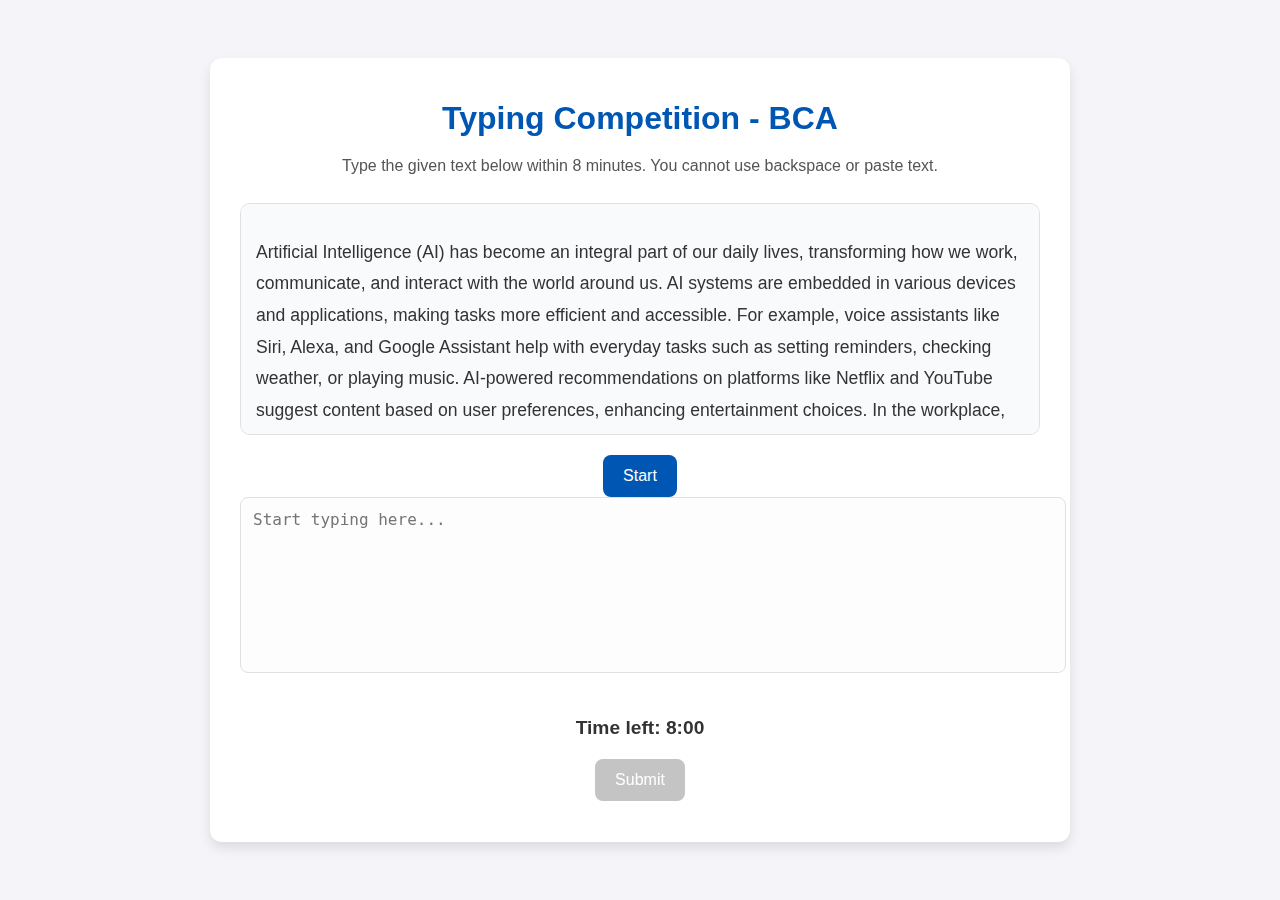
==== typing.html @ 3f055e31 "Add files via upload" ====
<!DOCTYPE html>
<html lang="en">
<head>
  <meta charset="UTF-8">
  <meta name="viewport" content="width=device-width, initial-scale=1.0">
  <meta http-equiv="X-UA-Compatible" content="ie=edge">
  <title>FAST FINGERS</title>
  <link rel="stylesheet" href="style.css">
</head>
<body>
  <div class="container">
    <h1>Typing Competition - BCA</h1>
    <p class="instructions">
      Type the given text below within 8 minutes. You cannot use backspace or paste text. 
    </p>

    <div class="text-container">
      <p id="sample-text">
        Artificial Intelligence (AI) has become an integral part of our daily lives, transforming how we work, communicate, and interact with the world around us. AI systems are embedded in various devices and applications, making tasks more efficient and accessible. For example, voice assistants like Siri, Alexa, and Google Assistant help with everyday tasks such as setting reminders, checking weather, or playing music. AI-powered recommendations on platforms like Netflix and YouTube suggest content based on user preferences, enhancing entertainment choices.

        In the workplace, AI tools streamline processes by automating repetitive tasks, boosting productivity, and assisting in decision-making. AI is also revolutionizing healthcare with diagnostic tools that analyze medical data and help doctors provide better care. In transportation, AI is at the heart of autonomous vehicles, promising to reduce accidents and improve efficiency on the roads.

        However, AI also raises concerns about privacy, job displacement, and ethics. As AI continues to evolve, it is essential to find a balance that maximizes its benefits while addressing these challenges. In conclusion, AI is shaping the future by improving convenience, efficiency, and innovation in everyday life, but its impact must be carefully managed to ensure a positive outcome for society.
      </p>
    </div>

    <button id="start-btn">Start</button>

    <textarea id="typing-area" placeholder="Start typing here..." disabled></textarea>
    

    <p id="timer">Time left: 8:00</p>
    <button id="submit-btn" disabled>Submit</button>

    <p id="result"></p>
  </div>

  <script src="script.js"></script>
</body>
</html>
---- style.css ----
/* General styles */
body {
    font-family: 'Roboto', Arial, sans-serif;
    margin: 0;
    padding: 0;
    display: flex;
    justify-content: center;
    align-items: center;
    min-height: 100vh;
    background-color: #f4f4f9;
    color: #333;
    overflow: hidden;
  }
  
  .container {
    width: 90%;
    max-width: 800px;
    background: #ffffff;
    padding: 20px 30px;
    border-radius: 12px;
    box-shadow: 0 6px 12px rgba(0, 0, 0, 0.1);
    text-align: center;
    overflow: hidden;
  }
  
  /* Header and instructions */
  h1 {
    font-size: 2rem;
    color: #0056b3;
    margin-bottom: 15px;
  }
  
  .instructions {
    font-size: 1rem;
    color: #555;
    margin-bottom: 25px;
    line-height: 1.6;
  }
  
  /* Text display with scrolling */
  .text-container {
    background: #f9fafc;
    padding: 15px;
    border: 1px solid #e0e0e0;
    border-radius: 10px;
    font-size: 1.1rem;
    line-height: 1.8;
    margin-bottom: 20px;
    text-align: left;
    color: #333;
    max-height: 200px; /* Restricts height */
    overflow-y: auto; /* Enables vertical scrolling */
    overflow-wrap: break-word;
    word-wrap: break-word;
    scrollbar-width: thin; /* Thin scrollbar for Firefox */
  }
  
  .text-container::-webkit-scrollbar {
    width: 8px;
  }
  
  .text-container::-webkit-scrollbar-thumb {
    background: #ccc;
    border-radius: 8px;
  }
  
  .text-container::-webkit-scrollbar-thumb:hover {
    background: #aaa;
  }
  
  /* Typing area */
  textarea {
    width: 100%;
    height: 150px;
    font-size: 1rem;
    padding: 12px;
    border: 1px solid #e0e0e0;
    border-radius: 8px;
    outline: none;
    resize: none;
    margin-bottom: 20px;
    background: #fdfdfd;
    transition: border-color 0.3s ease;
  }
  
  textarea:focus {
    border-color: #0056b3;
    background-color: #f7f9fc;
  }
  
  /* Highlight preview */
  .highlight-preview {
    font-size: 1rem;
    padding: 15px;
    background-color: #f9fafc;
    border: 1px solid #e0e0e0;
    border-radius: 10px;
    margin-top: 15px;
    text-align: left;
    white-space: pre-wrap;
    line-height: 1.8;
    overflow-wrap: break-word;
    word-wrap: break-word;
    max-height: 200px; /* Restricts height */
    overflow-y: auto; /* Enables vertical scrolling */
  }
  
  /* Words coloring */
  .highlight-preview span {
    color: black;
  }
  
  .highlight-preview span.incorrect {
    color: red;
    font-weight: bold;
  }
  
  /* Timer and buttons */
  #timer {
    font-size: 1.2rem;
    font-weight: bold;
    color: #333;
    margin: 20px 0;
  }
  
  button {
    background-color: #0056b3;
    color: #ffffff;
    border: none;
    padding: 12px 20px;
    font-size: 1rem;
    border-radius: 8px;
    cursor: pointer;
    transition: background-color 0.3s ease;
  }
  
  button:hover {
    background-color: #003d82;
  }
  
  button:disabled {
    background-color: #c4c4c4;
    cursor: not-allowed;
  }
  
  /* Result message */
  #result {
    margin-top: 20px;
    font-size: 1.3rem;
    font-weight: bold;
  }
  
  /* Responsive Design */
  @media (max-width: 768px) {
    h1 {
      font-size: 1.8rem;
    }
  
    .instructions {
      font-size: 0.9rem;
    }
  
    .text-container {
      font-size: 0.95rem;
      padding: 10px;
    }
  
    textarea {
      height: 120px;
      font-size: 0.9rem;
    }
  
    button {
      padding: 10px 16px;
      font-size: 0.9rem;
    }
  }
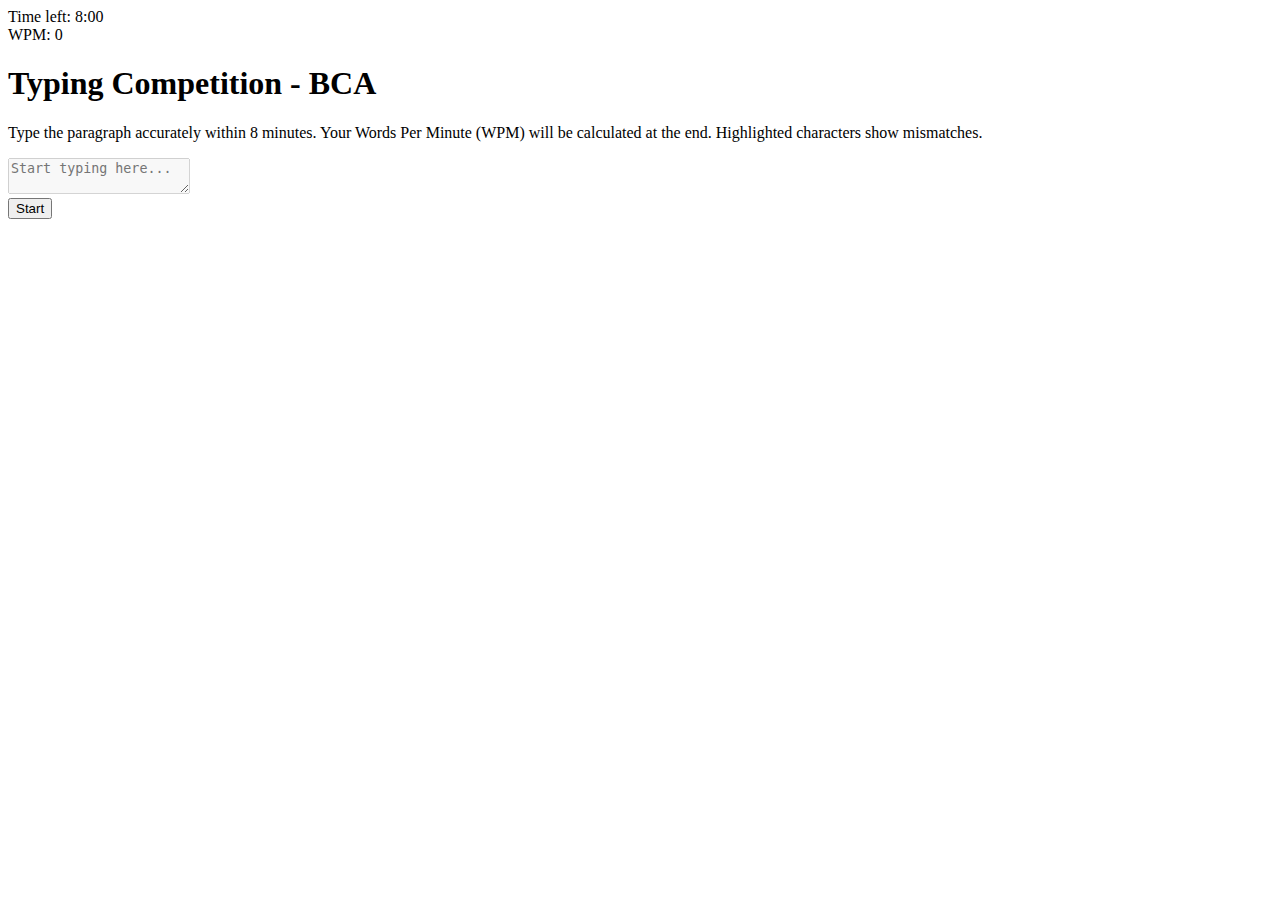
==== commit b8fcafc8: "Update typing.html" ====
--- a/typing.html
+++ b/typing.html
@@ -2,39 +2,29 @@
 <html lang="en">
 <head>
   <meta charset="UTF-8">
-  <meta name="viewport" content="width=device-width, initial-scale=1.0">
-  <meta http-equiv="X-UA-Compatible" content="ie=edge">
-  <title>FAST FINGERS</title>
-  <link rel="stylesheet" href="style.css">
+  <meta name="viewport" content="width=device-width, initial-scale=1">
+  <title>Typing Competition</title>
+  <link rel="stylesheet" href="styles.css">
 </head>
 <body>
   <div class="container">
-    <h1>Typing Competition - BCA</h1>
+    <div class="top-bar">
+      <div id="timer">Time left: 8:00</div>
+      <div id="wpm-result">WPM: 0</div>
+    </div>
+    <h1>Typing Competition - BCA </h1>
     <p class="instructions">
-      Type the given text below within 8 minutes. You cannot use backspace or paste text. 
+      Type the paragraph accurately within 8 minutes. Your Words Per Minute (WPM) will be calculated at the end. Highlighted characters show mismatches.
     </p>
-
-    <div class="text-container">
-      <p id="sample-text">
-        Artificial Intelligence (AI) has become an integral part of our daily lives, transforming how we work, communicate, and interact with the world around us. AI systems are embedded in various devices and applications, making tasks more efficient and accessible. For example, voice assistants like Siri, Alexa, and Google Assistant help with everyday tasks such as setting reminders, checking weather, or playing music. AI-powered recommendations on platforms like Netflix and YouTube suggest content based on user preferences, enhancing entertainment choices.
-
-        In the workplace, AI tools streamline processes by automating repetitive tasks, boosting productivity, and assisting in decision-making. AI is also revolutionizing healthcare with diagnostic tools that analyze medical data and help doctors provide better care. In transportation, AI is at the heart of autonomous vehicles, promising to reduce accidents and improve efficiency on the roads.
-
-        However, AI also raises concerns about privacy, job displacement, and ethics. As AI continues to evolve, it is essential to find a balance that maximizes its benefits while addressing these challenges. In conclusion, AI is shaping the future by improving convenience, efficiency, and innovation in everyday life, but its impact must be carefully managed to ensure a positive outcome for society.
-      </p>
+    <div class="text-container" id="preview-container">
+      <p id="sample-text"></p>
     </div>
-
-    <button id="start-btn">Start</button>
-
     <textarea id="typing-area" placeholder="Start typing here..." disabled></textarea>
-    
-
-    <p id="timer">Time left: 8:00</p>
-    <button id="submit-btn" disabled>Submit</button>
-
-    <p id="result"></p>
+    <div class="actions">
+      <button id="start-button">Start</button>
+    </div>
+    <div id="result"></div>
   </div>
-
   <script src="script.js"></script>
 </body>
 </html>
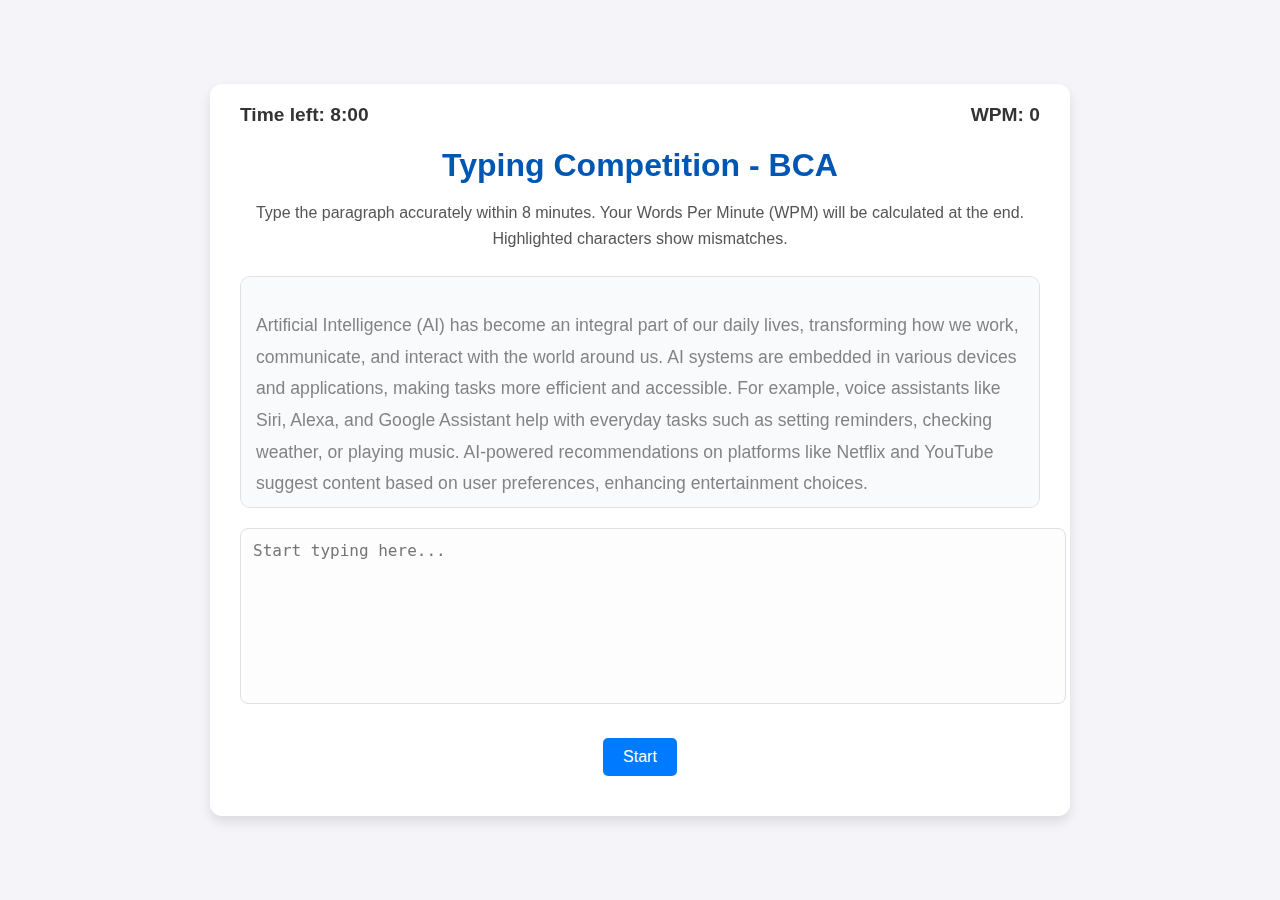
==== commit 53965f4c: "Update typing.html" ====
--- a/typing.html
+++ b/typing.html
@@ -4,7 +4,7 @@
   <meta charset="UTF-8">
   <meta name="viewport" content="width=device-width, initial-scale=1">
   <title>Typing Competition</title>
-  <link rel="stylesheet" href="styles.css">
+  <link rel="stylesheet" href="style.css">
 </head>
 <body>
   <div class="container">
--- a/style.css
+++ b/style.css
@@ -0,0 +1,129 @@
+/* General styles */
+body {
+    font-family: 'Roboto', Arial, sans-serif;
+    margin: 0;
+    padding: 0;
+    display: flex;
+    justify-content: center;
+    align-items: center;
+    min-height: 100vh;
+    background-color: #f4f4f9;
+    color: #333;
+  }
+  
+  .container {
+    width: 90%;
+    max-width: 800px;
+    background: #ffffff;
+    padding: 20px 30px;
+    border-radius: 12px;
+    box-shadow: 0 6px 12px rgba(0, 0, 0, 0.1);
+    text-align: center;
+    overflow: hidden;
+  }
+  
+  .top-bar {
+    display: flex;
+    justify-content: space-between;
+    font-size: 1.2rem;
+    font-weight: bold;
+    color: #333;
+    margin-bottom: 20px;
+  }
+  
+  h1 {
+    font-size: 2rem;
+    color: #0056b3;
+    margin-bottom: 15px;
+  }
+  
+  .instructions {
+    font-size: 1rem;
+    color: #555;
+    margin-bottom: 25px;
+    line-height: 1.6;
+  }
+  
+  /* Text display */
+  .text-container {
+    background: #f9fafc;
+    padding: 15px;
+    border: 1px solid #e0e0e0;
+    border-radius: 10px;
+    font-size: 1.1rem;
+    line-height: 1.8;
+    margin-bottom: 20px;
+    text-align: left;
+    color: #333;
+    max-height: 200px;
+    overflow-y: auto; /* Enables scrolling */
+  }
+  
+  .text-container span.matched {
+    color: #333;
+    opacity: 0.6;
+  }
+  
+  .text-container span.unmatched {
+    color: red;
+    font-weight: bold;
+  }
+  
+  textarea {
+    width: 100%;
+    height: 150px;
+    font-size: 1rem;
+    padding: 12px;
+    border: 1px solid #e0e0e0;
+    border-radius: 8px;
+    outline: none;
+    resize: none;
+    margin-bottom: 20px;
+    background: #fdfdfd;
+  }
+  
+  textarea:focus {
+    border-color: #0056b3;
+    background-color: #f7f9fc;
+  }
+  
+  /* Timer and buttons */
+  #timer {
+    font-size: 1.2rem;
+    font-weight: bold;
+    color: #333;
+  }
+  
+  #result {
+    margin-top: 20px;
+    font-size: 1.3rem;
+    font-weight: bold;
+    color: #333;
+  }
+  
+  .actions {
+    margin-top: 10px;
+    display: flex;
+    gap: 10px;
+    justify-content: center;
+  }
+  
+  .actions button {
+    background-color: #007bff;
+    color: white;
+    border: none;
+    padding: 10px 20px;
+    font-size: 16px;
+    cursor: pointer;
+    border-radius: 5px;
+  }
+  
+  .actions button:hover {
+    background-color: #0056b3;
+  }
+  
+  .actions button:disabled {
+    background-color: #c4c4c4;
+    cursor: not-allowed;
+  }
+  
